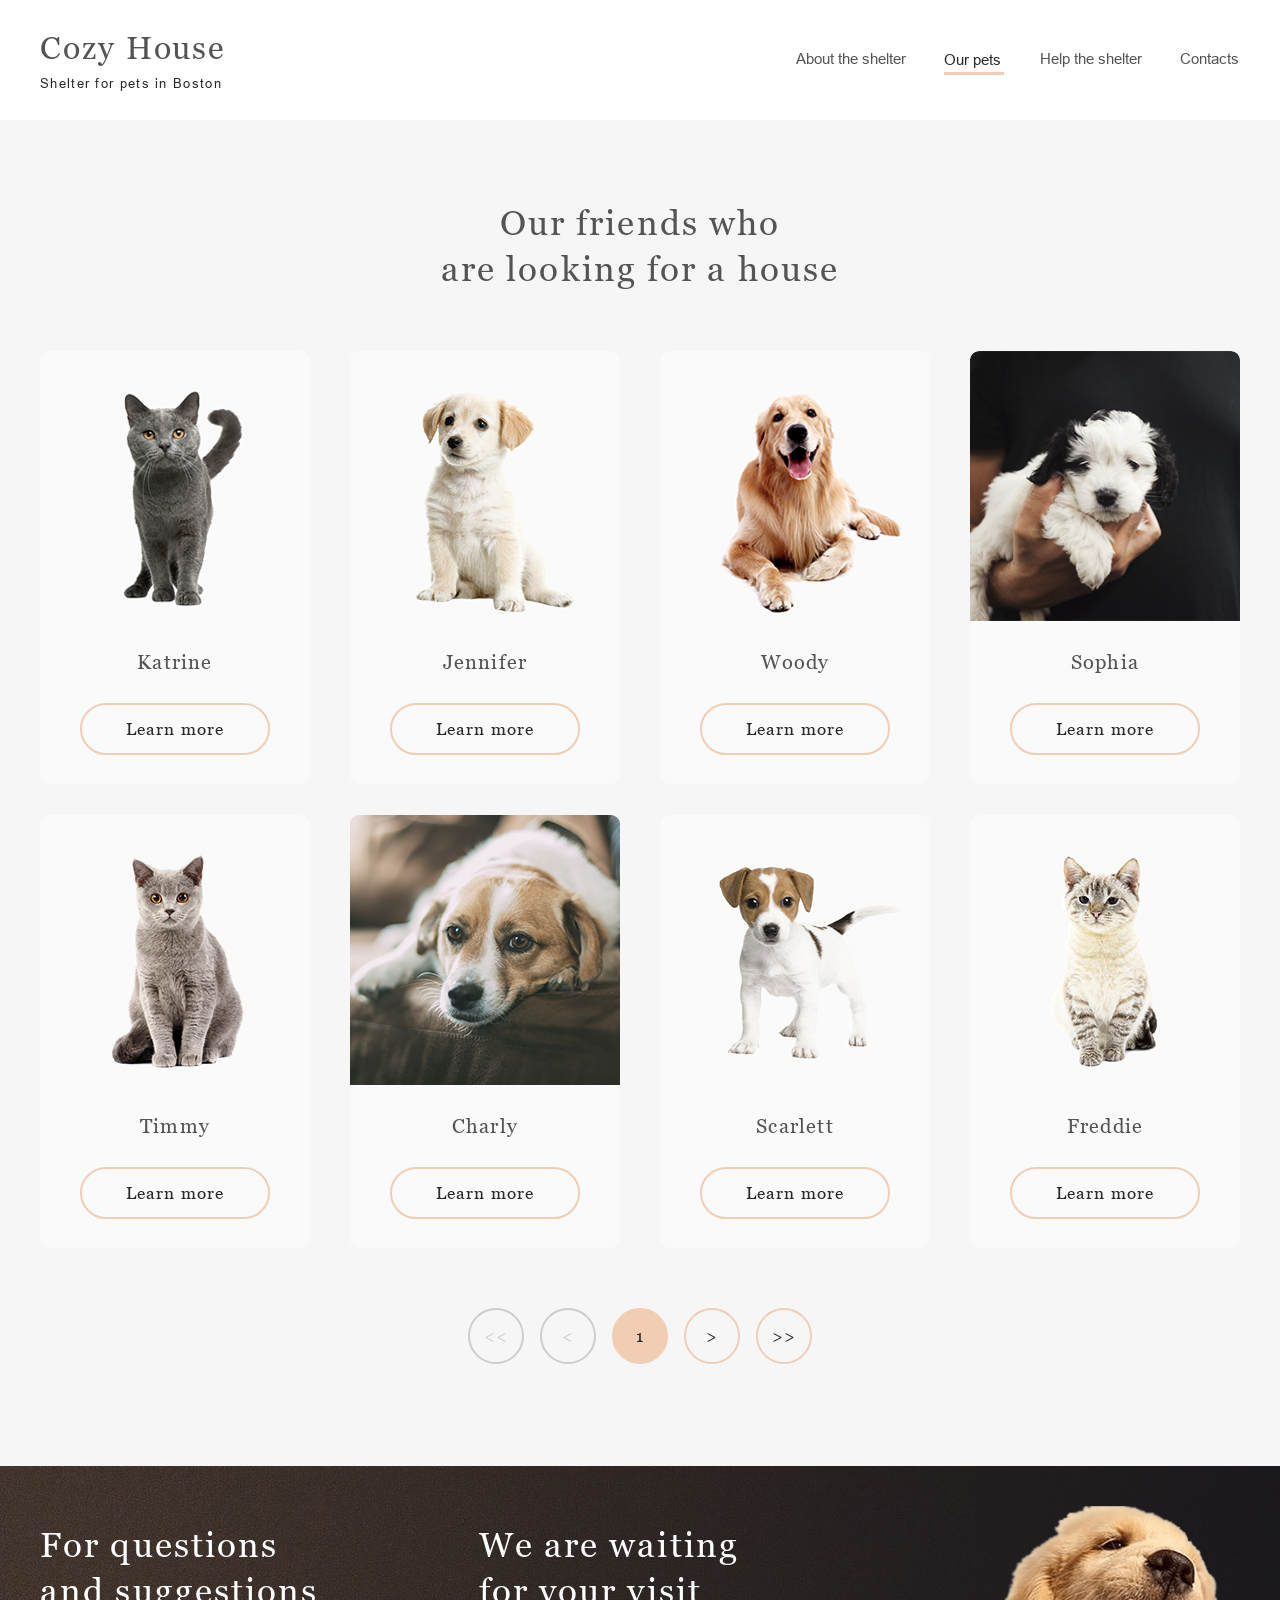
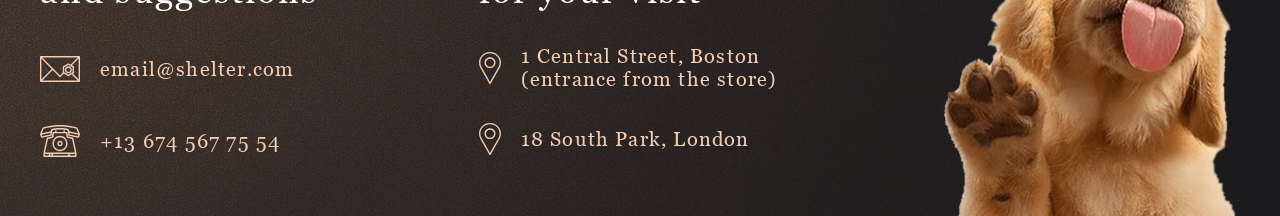
==== shelter/pages/pets/index.html @ b8201117 "feat: add effects and styles for pagination" ====
<!DOCTYPE html>
<html lang="en">

<head>
    <meta charset="UTF-8">
    <meta http-equiv="X-UA-Compatible" content="IE=edge">
    <meta name="viewport" content="width=device-width, initial-scale=1.0">
    <link rel="icon" href="../../assets/icons/icon.svg" type="image/png" sizes="48x48">
    <title>Document</title>
    <link rel="stylesheet" href="../reset.css">
    <link rel="stylesheet" href="style.css">
</head>

<body>
    <header class="header">
        <div class="wrapper">
            <div class="menu header__menu-padding">
                <div class="logo" onclick="location.href='../main/index.html';">
                    <h1 class="logo__title">Cozy House</h1>
                    <p class="logo__discribe">Shelter for pets in Boston</p>
                </div>
                <nav class="navigation">
                    <ul class="navigation__list">
                        <li onclick="location.href='../main/index.html';" class="navigation__list-item list-item_hover">
                            About the shelter
                        </li>
                        <li onclick="location.href='../pets/index.html';"
                            class="navigation__list-item list-item_active">
                            Our pets
                        </li>
                        <li onclick="location.href='../main/index.html#part3';"
                            class="navigation__list-item list-item_hover">
                            Help the shelter
                        </li>
                        <li class="navigation__list-item list-item_hover">
                            <a href="#part4" class="navigation__list-item list-item_hover-link">Contacts</a>
                        </li>
                    </ul>
                </nav>
                <!-- <div class="hamburger" id="hamburger-1">
                    <span class="line changeTheme"></span>
                    <span class="line changeTheme"></span>
                    <span class="line changeTheme"></span>
                </div> -->
            </div>
        </div>
    </header>
    <section class="our-friends-section">
        <div class="wrapper">
            <div class="friends our-friends-section__friends-padding">
                <h2 id="part2" class="section-titles section-titles_space-letters section-titles_our-friends">
                    Our friends who<br>
                    are looking for a house
                </h2>
                <div class="cards-items friends__cards-items-padding">
                    <div class="cards-items__item-element">
                        <img src="../../assets/images/pets-katrine.png" class="cards-items__animals" alt="katrine">
                        <div class="cards-items__background">
                            <p class="cards-items__pets-name">Katrine</p>
                            <div class="cards-items__btn-padding">
                                <button class="main-button main-button_lern-more">
                                    Learn more
                                </button>
                            </div>
                        </div>
                    </div>
                    <div class="cards-items__item-element">
                        <img src="../../assets/images/jennifer.png" class="cards-items__animals" alt="jennifer">
                        <div class="cards-items__background">
                            <p class="cards-items__pets-name">Jennifer</p>
                            <div class="cards-items__btn-padding">
                                <button class="main-button main-button_lern-more">
                                    Learn more
                                </button>
                            </div>
                        </div>
                    </div>
                    <div class="cards-items__item-element">
                        <img src="../../assets/images/woody.png" class="cards-items__animals" alt="woody">
                        <div class="cards-items__background">
                            <p class="cards-items__pets-name">Woody</p>
                            <div class="cards-items__btn-padding">
                                <button class="main-button main-button_lern-more">
                                    Learn more
                                </button>
                            </div>
                        </div>
                    </div>
                    <div class="cards-items__item-element">
                        <img src="../../assets/images/sophia.png" class="cards-items__animals" alt="woody">
                        <div class="cards-items__background">
                            <p class="cards-items__pets-name">Sophia</p>
                            <div class="cards-items__btn-padding">
                                <button class="main-button main-button_lern-more">
                                    Learn more
                                </button>
                            </div>
                        </div>
                    </div>
                    <div class="cards-items__item-element">
                        <img src="../../assets/images/timmy.png" class="cards-items__animals" alt="woody">
                        <div class="cards-items__background">
                            <p class="cards-items__pets-name">Timmy</p>
                            <div class="cards-items__btn-padding">
                                <button class="main-button main-button_lern-more">
                                    Learn more
                                </button>
                            </div>
                        </div>
                    </div>
                    <div class="cards-items__item-element">
                        <img src="../../assets/images/charly.png" class="cards-items__animals" alt="woody">
                        <div class="cards-items__background">
                            <p class="cards-items__pets-name">Charly</p>
                            <div class="cards-items__btn-padding">
                                <button class="main-button main-button_lern-more">
                                    Learn more
                                </button>
                            </div>
                        </div>
                    </div>
                    <div class="cards-items__item-element">
                        <img src="../../assets/images/scarlett.png" class="cards-items__animals" alt="woody">
                        <div class="cards-items__background">
                            <p class="cards-items__pets-name">Scarlett</p>
                            <div class="cards-items__btn-padding">
                                <button class="main-button main-button_lern-more">
                                    Learn more
                                </button>
                            </div>
                        </div>
                    </div>
                    <div class="cards-items__item-element">
                        <img src="../../assets/images/freddie.png" class="cards-items__animals" alt="woody">
                        <div class="cards-items__background">
                            <p class="cards-items__pets-name">Freddie</p>
                            <div class="cards-items__btn-padding">
                                <button class="main-button main-button_lern-more">
                                    Learn more
                                </button>
                            </div>
                        </div>
                    </div>
                </div>
                <div class="pagination">
                    <div class="main-button main-button_get-rest main-button_disabled-left"
                        onclick="location.href='../pets/index.html';">
                        &lt;&lt;
                    </div>
                    <div class="main-button main-button_get-rest main-button_disabled-left"
                        onclick="location.href='../pets/index.html';">
                        &lt;
                    </div>
                    <div class="main-button main-button_get-rest main-button_disabled"
                        onclick="location.href='../pets/index.html';">
                        1
                    </div>
                    <div class="main-button main-button_get-rest" onclick="location.href='../pets/index.html';">
                        &gt;
                    </div>
                    <div class="main-button main-button_get-rest" onclick="location.href='../pets/index.html';">
                        &gt;&gt;
                    </div>
                </div>
            </div>
        </div>
    </section>
    <footer class="footer">
        <div class="wrapper">
            <div class="footer-items">
                <div class="footer-items__column footer-items__padding footer-items__column_col-1">
                    <h2 id="part4" class="section-titles section-titles_space-letters section-titles_footer-txt-color">
                        For questions and suggestions
                    </h2>
                    <div class="items-links">
                        <a href="mailto:email@shelter.com" class="link">
                            <img src="../../assets/icons/icon-email.svg" alt="email" width="40" height="32">
                            <p class="item-links_text">email@shelter.com</p>
                        </a>
                    </div>
                    <div class="item-links">
                        <a href="tel:+136745677554" class="link">
                            <img src="../../assets/icons/icon-phone.svg" alt="phone" width="40" height="32">
                            <p class="item-links_text">+13 674 567 75 54</p>
                        </a>
                    </div>
                </div>
                <div class="footer-items__column footer-items__padding footer-items__column_col-2">
                    <h2 class="section-titles section-titles_space-letters section-titles_footer-txt-color">
                        We are waiting for your visit
                    </h2>
                    <div class="items-links">
                        <a href="http://www.google.com/maps/place/49.46800006494457,17.11514008755796" target="_blank"
                            class="link">
                            <img src=" ../../assets/icons/icon-marker.svg" alt="market" width="22" height="32">
                            <p class="item-links_text">
                                1 Central Street, Boston (entrance from the store)
                            </p>
                        </a>
                    </div>
                    <div class="items-links">
                        <a href="http://www.google.com/maps/place/51.47805914358004,-0.1081335006367143" target="_blank"
                            class="link">
                            <img src=" ../../assets/icons/icon-marker.svg" alt="market" width="22" height="32">
                            <p class="item-links_text">18 South Park, London</p>
                        </a>
                    </div>
                </div>
                <img class="img-footer-puppi" src="../../assets/images/footer-puppy.png" alt="puppi" width="300"
                    height="310">
            </div>
        </div>
    </footer>
    <div class="hidden"></div>
    <!-- active -->
    <script src="index.js"></script>
</body>

</html>
---- shelter/pages/pets/style.css ----
@font-face {
  font-family: "Arial";
  src: url("../../assets/fonts/fonts/fonts/arial/arial-regular.ttf");
  font-weight: 400;
}
@font-face {
  font-family: "Arial-Italic";
  src: url("../../assets/fonts/fonts/fonts/arial/arial-italic.ttf");
  font-weight: 400;
}
@font-face {
  font-family: "Georgia";
  src: url("../../assets/fonts/fonts/fonts/georgia/georgia-regular.ttf");
  font-weight: 400;
}
::-webkit-scrollbar {
  width: 0;
}

html {
  font-size: 10px;
  scroll-behavior: smooth;
  overflow: scroll;
  overflow-x: hidden;
}

body {
  overflow: scroll;
  overflow-x: hidden;
  font-size: 1.6rem;
  font-family: "Inter", sans-serif;
  width: 100%;
}

.header__menu-padding {
  padding: 3rem 0;
}

.wrapper {
  max-width: 1200px;
  margin: auto;
  padding: 0 4rem;
}

.menu {
  display: flex;
  flex-direction: row;
  justify-content: space-between;
  align-items: center;
}

.logo {
  display: flex;
  flex-direction: column;
  justify-content: space-between;
  height: 6rem;
  cursor: pointer;
}
.logo__title {
  font-family: "Georgia";
  font-style: normal;
  font-weight: 400;
  font-size: 32px;
  line-height: 110%;
  letter-spacing: 0.06em;
  color: #545454;
  transition: 1s;
}
.logo__title:hover {
  color: #f1cdb3;
  transition: 0.4s;
}
.logo__discribe {
  font-family: "Arial";
  font-style: normal;
  font-weight: 400;
  font-size: 1.3rem;
  line-height: 1.3rem;
  letter-spacing: 0.1em;
  color: #292929;
}

.navigation {
  width: 37%;
}
.navigation__list {
  display: flex;
  flex-direction: row;
  justify-content: space-between;
  align-items: center;
  max-width: 44.3rem;
}
.navigation__list-item {
  font-family: "Arial";
  font-style: normal;
  font-weight: 400;
  font-size: 1.5rem;
  line-height: 160%;
  color: #545454;
  cursor: pointer;
}

.list-item_active {
  font-family: "Arial";
  font-style: normal;
  font-weight: 400;
  font-size: 1.5rem;
  line-height: 160%;
  color: #292929;
  cursor: default;
}
.list-item_active::after {
  position: absolute;
  content: "";
  width: 6rem;
  height: 3px;
  display: block;
  background: #f1cdb3;
}
.list-item_hover::after {
  content: "";
  width: 0px;
  height: 3px;
  display: block;
  background: #f1cdb3;
  transition: 0.3s;
  cursor: pointer;
}
.list-item_hover:hover::after {
  width: 100%;
  color: #292929;
}
.list-item_hover-link:hover {
  color: #292929;
}
.list-item_hover:hover {
  color: #292929;
}

.our-friends-section {
  background: #f6f6f6;
}
.our-friends-section__friends-padding {
  padding: 8rem 0 10.2rem 0;
}

.friends {
  display: flex;
  flex-direction: column;
  justify-content: space-between;
}
.friends__cards-items-padding {
  padding: 6rem 0;
}

.section-titles {
  font-family: "Georgia";
  font-style: normal;
  font-weight: 400;
  font-size: 4.4rem;
  line-height: 130%;
  letter-spacing: 0;
  color: #ffffff;
  width: 80%;
}
.section-titles_space-letters {
  font-size: 3.5rem;
  letter-spacing: 0.06em;
  color: #545454;
}
.section-titles_our-friends {
  width: 100%;
  text-align: center;
}
.section-titles_footer-txt-color {
  width: 100%;
  color: #ffffff;
}

.cards-items {
  display: flex;
  flex-direction: row;
  justify-content: center;
  width: 100%;
  flex-wrap: wrap;
  row-gap: 3.1rem;
  column-gap: 4rem;
}
.cards-items__item-element {
  width: 22.5%;
  transition: 0.4s;
  border-radius: 9px;
  cursor: pointer;
}
.cards-items__item-element:hover {
  box-shadow: rgba(50, 50, 93, 0.25) 0px 50px 100px -20px, rgba(0, 0, 0, 0.3) 0px 30px 60px -30px, rgba(10, 37, 64, 0.35) 0px -2px 6px 0px inset;
  transition: 0.4s;
}
.cards-items__item-element:hover .cards-items__background {
  background: #ffffff;
  transition: 0.4s;
}
.cards-items__item-element:hover .main-button_lern-more {
  border: 2px solid #fddcc4;
  background: #fddcc4;
  transition: 0.4s;
}
.cards-items__animals {
  width: 100%;
  border-top-left-radius: 9px;
  border-top-right-radius: 9px;
  transition: 0.4s;
}
.cards-items__background {
  width: 100%;
  padding-top: 3rem;
  border-bottom-left-radius: 9px;
  border-bottom-right-radius: 9px;
  background: #fafafa;
  transition: 0.4s;
}
.cards-items__pets-name {
  font-family: "Georgia";
  font-style: normal;
  font-weight: 400;
  font-size: 2rem;
  line-height: 2.3rem;
  letter-spacing: 0.06em;
  font-family: "Georgia";
  text-align: center;
  color: #545454;
}
.cards-items__btn-padding {
  padding: 2.9rem 4rem;
}

.main-button {
  display: flex;
  flex-direction: column;
  justify-content: center;
  width: 207px;
  height: 52px;
  background: #f1cdb3;
  border-radius: 100px;
  border: none;
  font-family: "Georgia";
  font-style: normal;
  font-weight: 400;
  font-size: 1.7rem;
  line-height: 130%;
  letter-spacing: 0.06em;
  color: #292929;
  text-align: center;
}
.main-button_lern-more {
  width: 100%;
  align-items: center;
  border: 2px solid #f1cdb3;
  background: transparent;
  transition: 0.4s;
}
.main-button_get-rest {
  margin: auto;
  width: 52px;
  align-items: center;
  background: transparent;
  border: 2px solid #f1cdb3;
  transition: 0.4s;
}
.main-button_get-rest:hover {
  background: #fddcc4;
  border: 2px solid #fddcc4;
  transition: 0.4s;
  cursor: pointer;
}
.main-button_disabled {
  background: #f1cdb3;
}
.main-button_disabled:hover {
  background: #f1cdb3;
  border: 2px solid #f1cdb3;
  cursor: default;
}
.main-button_disabled-left {
  background: transparent;
  border: 2px solid #cdcdcd;
  color: #cdcdcd;
  cursor: default;
}
.main-button_disabled-left:hover {
  cursor: default;
  background: transparent;
  border: 2px solid #cdcdcd;
}

.pagination {
  width: 30%;
  display: flex;
  flex-direction: row;
  justify-content: space-between;
  align-items: center;
  margin: 0 auto;
}

.footer {
  background-image: url(../../assets/images/footer-background.png);
  background-repeat: no-repeat;
  background-size: cover;
}

.footer-items {
  display: flex;
  flex-direction: row;
  justify-content: space-between;
}
.footer-items__column {
  display: flex;
  flex-direction: column;
  justify-content: start;
  align-items: start;
}
.footer-items__column_col-1 {
  width: 279px;
  row-gap: 4rem;
}
.footer-items__column_col-2 {
  width: 302px;
  row-gap: 3.2rem;
}
.footer-items__padding {
  margin-top: 5.6rem;
}

.link {
  display: flex;
  flex-direction: row;
  justify-content: center;
  align-items: center;
  gap: 2rem;
}

.item-links_text {
  font-family: "Georgia";
  font-style: normal;
  font-weight: 400;
  font-size: 2rem;
  line-height: 115%;
  letter-spacing: 0.06em;
  color: #f1cdb3;
}

.img-footer-puppi {
  width: 25%;
  margin-top: 4rem;
}

/*# sourceMappingURL=style.css.map */
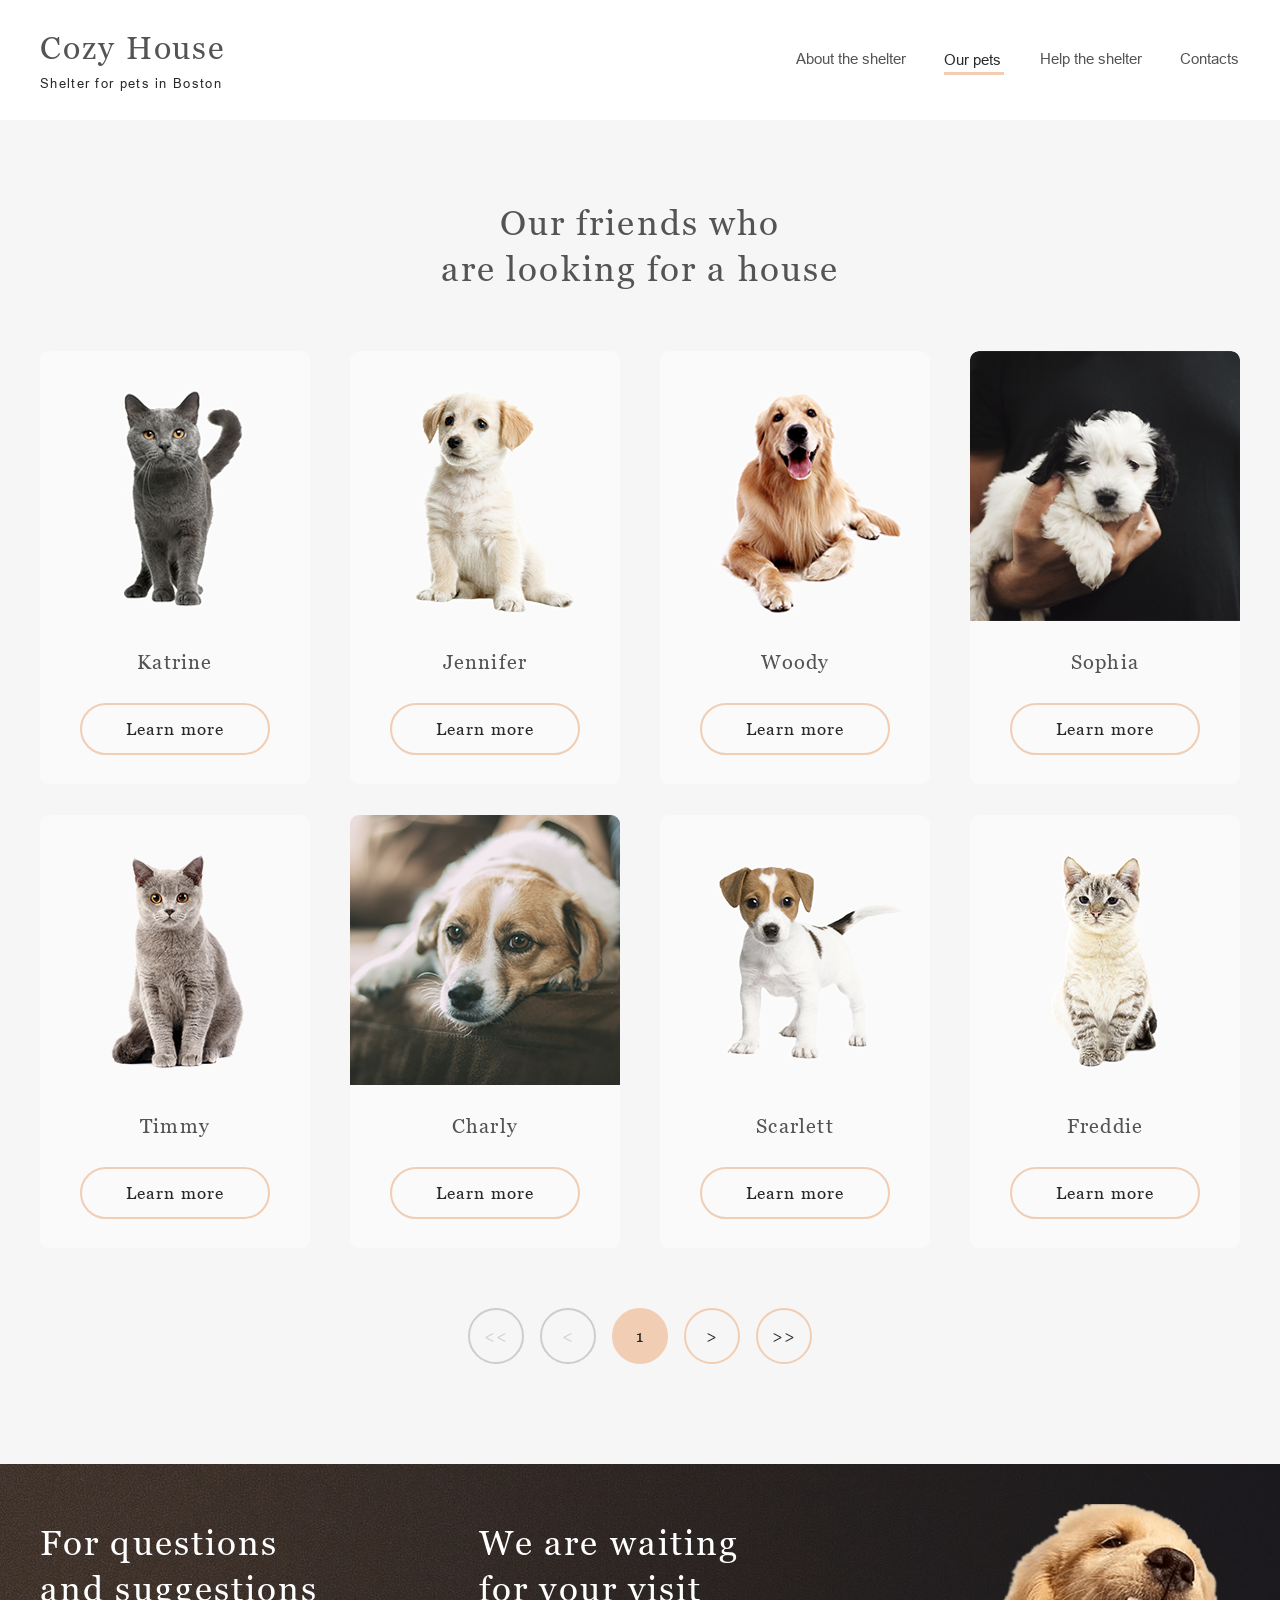
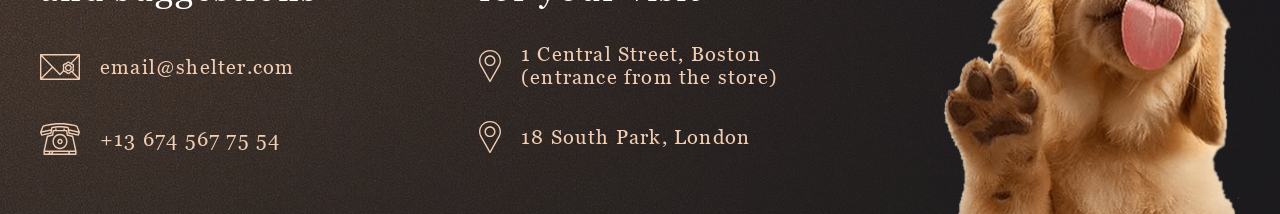
==== commit 1d5c62ca: "feat: add breakpoints for pets page" ====
--- a/shelter/pages/pets/index.html
+++ b/shelter/pages/pets/index.html
@@ -2,13 +2,13 @@
 <html lang="en">
 
 <head>
-    <meta charset="UTF-8">
-    <meta http-equiv="X-UA-Compatible" content="IE=edge">
-    <meta name="viewport" content="width=device-width, initial-scale=1.0">
-    <link rel="icon" href="../../assets/icons/icon.svg" type="image/png" sizes="48x48">
+    <meta charset="UTF-8" />
+    <meta http-equiv="X-UA-Compatible" content="IE=edge" />
+    <meta name="viewport" content="width=device-width, initial-scale=1.0" />
+    <link rel="icon" href="../../assets/icons/icon.svg" type="image/png" sizes="48x48" />
     <title>Document</title>
-    <link rel="stylesheet" href="../reset.css">
-    <link rel="stylesheet" href="style.css">
+    <link rel="stylesheet" href="../reset.css" />
+    <link rel="stylesheet" href="style.css" />
 </head>
 
 <body>
@@ -49,12 +49,12 @@
         <div class="wrapper">
             <div class="friends our-friends-section__friends-padding">
                 <h2 id="part2" class="section-titles section-titles_space-letters section-titles_our-friends">
-                    Our friends who<br>
+                    Our friends who<br />
                     are looking for a house
                 </h2>
                 <div class="cards-items friends__cards-items-padding">
                     <div class="cards-items__item-element">
-                        <img src="../../assets/images/pets-katrine.png" class="cards-items__animals" alt="katrine">
+                        <img src="../../assets/images/pets-katrine.png" class="cards-items__animals" alt="katrine" />
                         <div class="cards-items__background">
                             <p class="cards-items__pets-name">Katrine</p>
                             <div class="cards-items__btn-padding">
@@ -65,7 +65,7 @@
                         </div>
                     </div>
                     <div class="cards-items__item-element">
-                        <img src="../../assets/images/jennifer.png" class="cards-items__animals" alt="jennifer">
+                        <img src="../../assets/images/jennifer.png" class="cards-items__animals" alt="jennifer" />
                         <div class="cards-items__background">
                             <p class="cards-items__pets-name">Jennifer</p>
                             <div class="cards-items__btn-padding">
@@ -76,7 +76,7 @@
                         </div>
                     </div>
                     <div class="cards-items__item-element">
-                        <img src="../../assets/images/woody.png" class="cards-items__animals" alt="woody">
+                        <img src="../../assets/images/woody.png" class="cards-items__animals" alt="woody" />
                         <div class="cards-items__background">
                             <p class="cards-items__pets-name">Woody</p>
                             <div class="cards-items__btn-padding">
@@ -87,7 +87,7 @@
                         </div>
                     </div>
                     <div class="cards-items__item-element">
-                        <img src="../../assets/images/sophia.png" class="cards-items__animals" alt="woody">
+                        <img src="../../assets/images/sophia.png" class="cards-items__animals" alt="woody" />
                         <div class="cards-items__background">
                             <p class="cards-items__pets-name">Sophia</p>
                             <div class="cards-items__btn-padding">
@@ -98,7 +98,7 @@
                         </div>
                     </div>
                     <div class="cards-items__item-element">
-                        <img src="../../assets/images/timmy.png" class="cards-items__animals" alt="woody">
+                        <img src="../../assets/images/timmy.png" class="cards-items__animals" alt="woody" />
                         <div class="cards-items__background">
                             <p class="cards-items__pets-name">Timmy</p>
                             <div class="cards-items__btn-padding">
@@ -109,7 +109,7 @@
                         </div>
                     </div>
                     <div class="cards-items__item-element">
-                        <img src="../../assets/images/charly.png" class="cards-items__animals" alt="woody">
+                        <img src="../../assets/images/charly.png" class="cards-items__animals" alt="woody" />
                         <div class="cards-items__background">
                             <p class="cards-items__pets-name">Charly</p>
                             <div class="cards-items__btn-padding">
@@ -119,8 +119,8 @@
                             </div>
                         </div>
                     </div>
-                    <div class="cards-items__item-element">
-                        <img src="../../assets/images/scarlett.png" class="cards-items__animals" alt="woody">
+                    <div class="cards-items__item-element scarlett">
+                        <img src="../../assets/images/scarlett.png" class="cards-items__animals" alt="woody" />
                         <div class="cards-items__background">
                             <p class="cards-items__pets-name">Scarlett</p>
                             <div class="cards-items__btn-padding">
@@ -130,8 +130,8 @@
                             </div>
                         </div>
                     </div>
-                    <div class="cards-items__item-element">
-                        <img src="../../assets/images/freddie.png" class="cards-items__animals" alt="woody">
+                    <div class="cards-items__item-element freddie">
+                        <img src="../../assets/images/freddie.png" class="cards-items__animals" alt="woody" />
                         <div class="cards-items__background">
                             <p class="cards-items__pets-name">Freddie</p>
                             <div class="cards-items__btn-padding">
@@ -168,46 +168,49 @@
     <footer class="footer">
         <div class="wrapper">
             <div class="footer-items">
-                <div class="footer-items__column footer-items__padding footer-items__column_col-1">
-                    <h2 id="part4" class="section-titles section-titles_space-letters section-titles_footer-txt-color">
-                        For questions and suggestions
-                    </h2>
-                    <div class="items-links">
-                        <a href="mailto:email@shelter.com" class="link">
-                            <img src="../../assets/icons/icon-email.svg" alt="email" width="40" height="32">
-                            <p class="item-links_text">email@shelter.com</p>
-                        </a>
-                    </div>
-                    <div class="item-links">
-                        <a href="tel:+136745677554" class="link">
-                            <img src="../../assets/icons/icon-phone.svg" alt="phone" width="40" height="32">
-                            <p class="item-links_text">+13 674 567 75 54</p>
-                        </a>
-                    </div>
-                </div>
-                <div class="footer-items__column footer-items__padding footer-items__column_col-2">
-                    <h2 class="section-titles section-titles_space-letters section-titles_footer-txt-color">
-                        We are waiting for your visit
-                    </h2>
-                    <div class="items-links">
-                        <a href="http://www.google.com/maps/place/49.46800006494457,17.11514008755796" target="_blank"
-                            class="link">
-                            <img src=" ../../assets/icons/icon-marker.svg" alt="market" width="22" height="32">
-                            <p class="item-links_text">
-                                1 Central Street, Boston (entrance from the store)
-                            </p>
-                        </a>
-                    </div>
-                    <div class="items-links">
-                        <a href="http://www.google.com/maps/place/51.47805914358004,-0.1081335006367143" target="_blank"
-                            class="link">
-                            <img src=" ../../assets/icons/icon-marker.svg" alt="market" width="22" height="32">
-                            <p class="item-links_text">18 South Park, London</p>
-                        </a>
+                <div class="wrap-footer-items">
+                    <div class="footer-items__column footer-items__padding footer-items__column_col-1">
+                        <h2 id="part4"
+                            class="section-titles section-titles_space-letters section-titles_footer-txt-color">
+                            For questions and suggestions
+                        </h2>
+                        <div class="items-links">
+                            <a href="mailto:email@shelter.com" class="link">
+                                <img src="../../assets/icons/icon-email.svg" alt="email" width="40" height="32" />
+                                <p class="item-links_text">email@shelter.com</p>
+                            </a>
+                        </div>
+                        <div class="item-links">
+                            <a href="tel:+136745677554" class="link">
+                                <img src="../../assets/icons/icon-phone.svg" alt="phone" width="40" height="32" />
+                                <p class="item-links_text">+13 674 567 75 54</p>
+                            </a>
+                        </div>
+                    </div>
+                    <div class="footer-items__column footer-items__padding footer-items__column_col-2">
+                        <h2 class="section-titles section-titles_space-letters section-titles_footer-txt-color">
+                            We are waiting for your visit
+                        </h2>
+                        <div class="items-links">
+                            <a href="http://www.google.com/maps/place/49.46800006494457,17.11514008755796"
+                                target="_blank" class="link">
+                                <img src=" ../../assets/icons/icon-marker.svg" alt="market" width="22" height="32" />
+                                <p class="item-links_text">
+                                    1 Central Street, Boston (entrance from the store)
+                                </p>
+                            </a>
+                        </div>
+                        <div class="items-links">
+                            <a href="http://www.google.com/maps/place/51.47805914358004,-0.1081335006367143"
+                                target="_blank" class="link">
+                                <img src=" ../../assets/icons/icon-marker.svg" alt="market" width="22" height="32" />
+                                <p class="item-links_text">18 South Park, London</p>
+                            </a>
+                        </div>
                     </div>
                 </div>
                 <img class="img-footer-puppi" src="../../assets/images/footer-puppy.png" alt="puppi" width="300"
-                    height="310">
+                    height="310" />
             </div>
         </div>
     </footer>
--- a/shelter/pages/pets/style.css
+++ b/shelter/pages/pets/style.css
@@ -41,6 +41,12 @@
   margin: auto;
   padding: 0 4rem;
 }
+@media (max-width: 992px) {
+  .wrapper {
+    padding-right: calc(3rem + 3 * (100vw - 768px) / 512);
+    padding-left: calc(3rem + 3 * (100vw - 768px) / 512);
+  }
+}
 
 .menu {
   display: flex;
@@ -55,6 +61,11 @@
   justify-content: space-between;
   height: 6rem;
   cursor: pointer;
+}
+@media (max-width: 992px) {
+  .logo {
+    align-items: center;
+  }
 }
 .logo__title {
   font-family: "Georgia";
@@ -83,12 +94,22 @@
 .navigation {
   width: 37%;
 }
+@media (max-width: 992px) {
+  .navigation {
+    width: 62.7%;
+  }
+}
 .navigation__list {
   display: flex;
   flex-direction: row;
   justify-content: space-between;
   align-items: center;
   max-width: 44.3rem;
+}
+@media (max-width: 992px) {
+  .navigation__list {
+    align-items: flex-start;
+  }
 }
 .navigation__list-item {
   font-family: "Arial";
@@ -126,22 +147,25 @@
   transition: 0.3s;
   cursor: pointer;
 }
-.list-item_hover:hover::after {
-  width: 100%;
-  color: #292929;
-}
 .list-item_hover-link:hover {
   color: #292929;
+  transition: 0.4s;
 }
 .list-item_hover:hover {
   color: #292929;
+  transition: 0.4s;
 }
 
 .our-friends-section {
   background: #f6f6f6;
 }
 .our-friends-section__friends-padding {
-  padding: 8rem 0 10.2rem 0;
+  padding: 8rem 0 10rem 0;
+}
+@media (max-width: 992px) {
+  .our-friends-section__friends-padding {
+    padding: 8rem 0 7.4rem 0;
+  }
 }
 
 .friends {
@@ -151,6 +175,11 @@
 }
 .friends__cards-items-padding {
   padding: 6rem 0;
+}
+@media (max-width: 992px) {
+  .friends__cards-items-padding {
+    padding: 3rem 0 4rem 0;
+  }
 }
 
 .section-titles {
@@ -177,6 +206,18 @@
   color: #ffffff;
 }
 
+@media (max-width: 992px) {
+  .scarlett {
+    display: none;
+  }
+}
+
+@media (max-width: 992px) {
+  .freddie {
+    display: none;
+  }
+}
+
 .cards-items {
   display: flex;
   flex-direction: row;
@@ -191,6 +232,11 @@
   transition: 0.4s;
   border-radius: 9px;
   cursor: pointer;
+}
+@media (max-width: 992px) {
+  .cards-items__item-element {
+    width: 38.2%;
+  }
 }
 .cards-items__item-element:hover {
   box-shadow: rgba(50, 50, 93, 0.25) 0px 50px 100px -20px, rgba(0, 0, 0, 0.3) 0px 30px 60px -30px, rgba(10, 37, 64, 0.35) 0px -2px 6px 0px inset;
@@ -301,6 +347,11 @@
   align-items: center;
   margin: 0 auto;
 }
+@media (max-width: 992px) {
+  .pagination {
+    width: 51%;
+  }
+}
 
 .footer {
   background-image: url(../../assets/images/footer-background.png);
@@ -308,10 +359,27 @@
   background-size: cover;
 }
 
+.wrap-footer-items {
+  display: flex;
+  gap: 16rem;
+}
+@media (max-width: 992px) {
+  .wrap-footer-items {
+    padding: 0 3.4rem;
+    gap: 6rem;
+  }
+}
+
 .footer-items {
   display: flex;
   flex-direction: row;
   justify-content: space-between;
+}
+@media (max-width: 992px) {
+  .footer-items {
+    flex-direction: column;
+    align-items: center;
+  }
 }
 .footer-items__column {
   display: flex;
@@ -329,6 +397,11 @@
 }
 .footer-items__padding {
   margin-top: 5.6rem;
+}
+@media (max-width: 992px) {
+  .footer-items__padding {
+    margin-top: 3rem;
+  }
 }
 
 .link {
@@ -353,5 +426,11 @@
   width: 25%;
   margin-top: 4rem;
 }
+@media (max-width: 992px) {
+  .img-footer-puppi {
+    width: 42%;
+    margin-top: 6.4rem;
+  }
+}
 
 /*# sourceMappingURL=style.css.map */
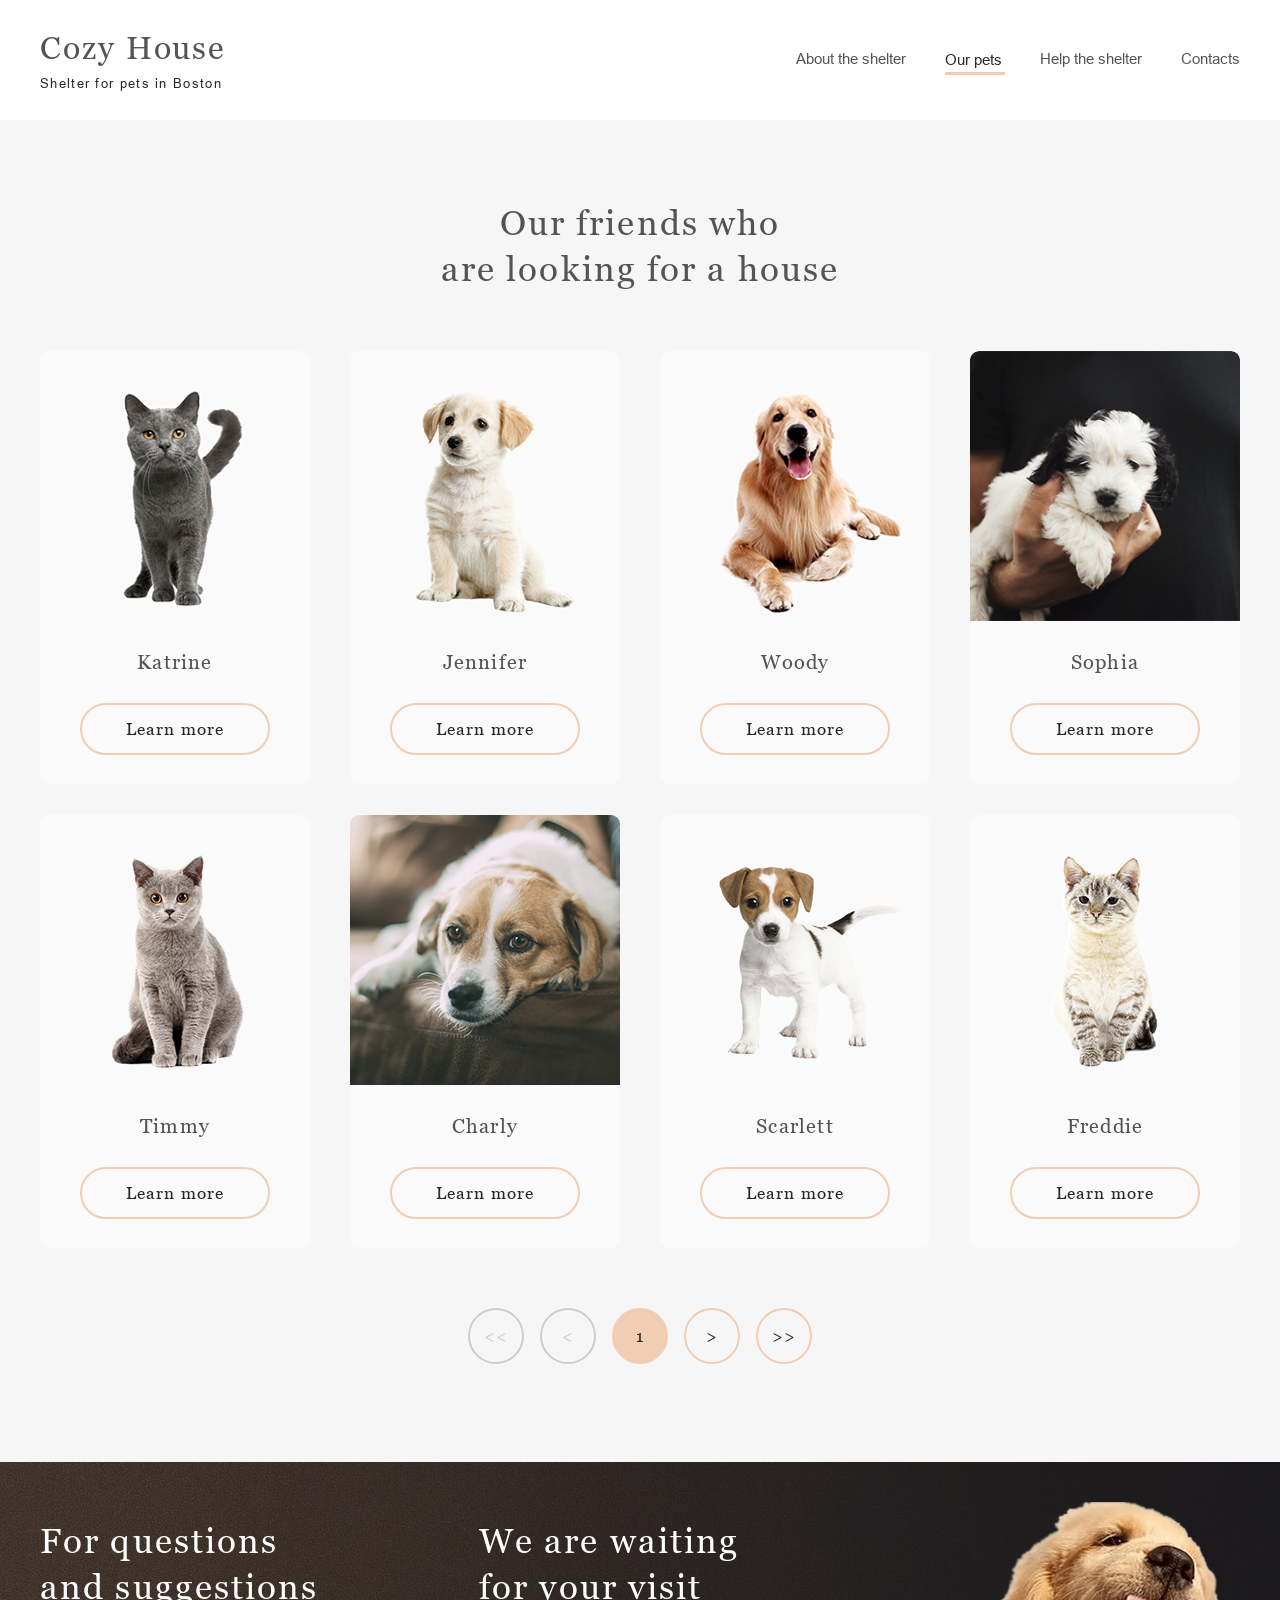
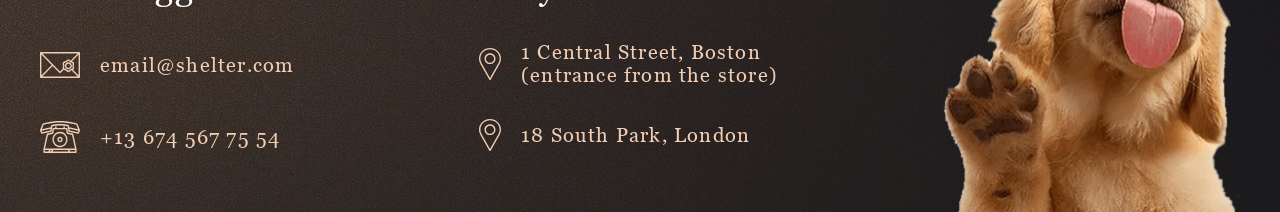
==== commit 4122c234: "fix: fix responsive layout for page pets" ====
--- a/shelter/pages/pets/index.html
+++ b/shelter/pages/pets/index.html
@@ -19,6 +19,9 @@
                     <h1 class="logo__title">Cozy House</h1>
                     <p class="logo__discribe">Shelter for pets in Boston</p>
                 </div>
+                <div class="hamburger">
+                    <span class="hamburger__line"></span>
+                </div>
                 <nav class="navigation">
                     <ul class="navigation__list">
                         <li onclick="location.href='../main/index.html';" class="navigation__list-item list-item_hover">
@@ -37,11 +40,6 @@
                         </li>
                     </ul>
                 </nav>
-                <!-- <div class="hamburger" id="hamburger-1">
-                    <span class="line changeTheme"></span>
-                    <span class="line changeTheme"></span>
-                    <span class="line changeTheme"></span>
-                </div> -->
             </div>
         </div>
     </header>
@@ -53,7 +51,7 @@
                     are looking for a house
                 </h2>
                 <div class="cards-items friends__cards-items-padding">
-                    <div class="cards-items__item-element">
+                    <div class="cards-items__item-element katrine">
                         <img src="../../assets/images/pets-katrine.png" class="cards-items__animals" alt="katrine" />
                         <div class="cards-items__background">
                             <p class="cards-items__pets-name">Katrine</p>
@@ -64,7 +62,7 @@
                             </div>
                         </div>
                     </div>
-                    <div class="cards-items__item-element">
+                    <div class="cards-items__item-element jennifer">
                         <img src="../../assets/images/jennifer.png" class="cards-items__animals" alt="jennifer" />
                         <div class="cards-items__background">
                             <p class="cards-items__pets-name">Jennifer</p>
@@ -75,7 +73,7 @@
                             </div>
                         </div>
                     </div>
-                    <div class="cards-items__item-element">
+                    <div class="cards-items__item-element woody">
                         <img src="../../assets/images/woody.png" class="cards-items__animals" alt="woody" />
                         <div class="cards-items__background">
                             <p class="cards-items__pets-name">Woody</p>
@@ -86,8 +84,8 @@
                             </div>
                         </div>
                     </div>
-                    <div class="cards-items__item-element">
-                        <img src="../../assets/images/sophia.png" class="cards-items__animals" alt="woody" />
+                    <div class="cards-items__item-element sophia">
+                        <img src="../../assets/images/sophia.png" class="cards-items__animals" alt="sophia" />
                         <div class="cards-items__background">
                             <p class="cards-items__pets-name">Sophia</p>
                             <div class="cards-items__btn-padding">
@@ -97,8 +95,8 @@
                             </div>
                         </div>
                     </div>
-                    <div class="cards-items__item-element">
-                        <img src="../../assets/images/timmy.png" class="cards-items__animals" alt="woody" />
+                    <div class="cards-items__item-element timmy">
+                        <img src="../../assets/images/timmy.png" class="cards-items__animals" alt="timmy" />
                         <div class="cards-items__background">
                             <p class="cards-items__pets-name">Timmy</p>
                             <div class="cards-items__btn-padding">
@@ -108,8 +106,8 @@
                             </div>
                         </div>
                     </div>
-                    <div class="cards-items__item-element">
-                        <img src="../../assets/images/charly.png" class="cards-items__animals" alt="woody" />
+                    <div class="cards-items__item-element charly">
+                        <img src="../../assets/images/charly.png" class="cards-items__animals" alt="charly" />
                         <div class="cards-items__background">
                             <p class="cards-items__pets-name">Charly</p>
                             <div class="cards-items__btn-padding">
@@ -120,7 +118,7 @@
                         </div>
                     </div>
                     <div class="cards-items__item-element scarlett">
-                        <img src="../../assets/images/scarlett.png" class="cards-items__animals" alt="woody" />
+                        <img src="../../assets/images/scarlett.png" class="cards-items__animals" alt="scarlett" />
                         <div class="cards-items__background">
                             <p class="cards-items__pets-name">Scarlett</p>
                             <div class="cards-items__btn-padding">
@@ -131,7 +129,7 @@
                         </div>
                     </div>
                     <div class="cards-items__item-element freddie">
-                        <img src="../../assets/images/freddie.png" class="cards-items__animals" alt="woody" />
+                        <img src="../../assets/images/freddie.png" class="cards-items__animals" alt="freddie" />
                         <div class="cards-items__background">
                             <p class="cards-items__pets-name">Freddie</p>
                             <div class="cards-items__btn-padding">
@@ -209,8 +207,9 @@
                         </div>
                     </div>
                 </div>
-                <img class="img-footer-puppi" src="../../assets/images/footer-puppy.png" alt="puppi" width="300"
-                    height="310" />
+                <div class="footer-img-container">
+                    <img class="img-footer-puppi" src="../../assets/images/footer-puppy.png" alt="puppi">
+                </div>
             </div>
         </div>
     </footer>
--- a/shelter/pages/pets/style.css
+++ b/shelter/pages/pets/style.css
@@ -47,12 +47,24 @@
     padding-left: calc(3rem + 3 * (100vw - 768px) / 512);
   }
 }
+@media (max-width: 767px) {
+  .wrapper {
+    padding-right: calc(1rem + 1 * (100vw - 320px) / 447);
+    padding-left: calc(1rem + 1 * (100vw - 320px) / 447);
+  }
+}
 
 .menu {
   display: flex;
   flex-direction: row;
   justify-content: space-between;
   align-items: center;
+}
+@media (max-width: 767px) {
+  .menu {
+    justify-content: flex-start;
+    gap: calc(4rem - 444.8 * (100vw - 320px) / -447);
+  }
 }
 
 .logo {
@@ -91,23 +103,44 @@
   color: #292929;
 }
 
-.navigation {
-  width: 37%;
-}
-@media (max-width: 992px) {
+.hamburger {
+  display: none;
+}
+
+@media (min-width: 992px) {
+  .navigation {
+    width: 37%;
+  }
+}
+@media (max-width: 1200px) {
+  .navigation {
+    width: calc(53% + 16 * (100vw - 993px) / 207);
+  }
+}
+@media (min-width: 768px) and (max-width: 992px) {
   .navigation {
     width: 62.7%;
   }
 }
-.navigation__list {
-  display: flex;
-  flex-direction: row;
-  justify-content: space-between;
-  align-items: center;
-  max-width: 44.3rem;
-}
-@media (max-width: 992px) {
+@media (max-width: 767px) {
+  .navigation {
+    display: none;
+  }
+}
+@media (min-width: 992px) {
   .navigation__list {
+    display: flex;
+    flex-direction: row;
+    justify-content: space-between;
+    align-items: center;
+    width: 100%;
+  }
+}
+@media (min-width: 768px) and (max-width: 992px) {
+  .navigation__list {
+    display: flex;
+    flex-direction: row;
+    justify-content: space-between;
     align-items: flex-start;
   }
 }
@@ -160,13 +193,18 @@
   background: #f6f6f6;
 }
 .our-friends-section__friends-padding {
-  padding: 8rem 0 10rem 0;
+  padding: 8rem 0 9.8rem 0;
 }
 @media (max-width: 992px) {
   .our-friends-section__friends-padding {
     padding: 8rem 0 7.4rem 0;
   }
 }
+@media (max-width: 767px) {
+  .our-friends-section__friends-padding {
+    padding: 4rem 0 4.1rem 0;
+  }
+}
 
 .friends {
   display: flex;
@@ -179,6 +217,11 @@
 @media (max-width: 992px) {
   .friends__cards-items-padding {
     padding: 3rem 0 4rem 0;
+  }
+}
+@media (max-width: 767px) {
+  .friends__cards-items-padding {
+    padding: 4.3rem 0 4.5rem 0;
   }
 }
 
@@ -192,18 +235,40 @@
   color: #ffffff;
   width: 80%;
 }
+@media (max-width: 767px) {
+  .section-titles {
+    text-align: center;
+  }
+}
 .section-titles_space-letters {
   font-size: 3.5rem;
   letter-spacing: 0.06em;
   color: #545454;
 }
+@media (max-width: 767px) {
+  .section-titles_space-letters {
+    font-size: calc(2.5rem + 1.9 * (100vw - 320px) / 447);
+  }
+}
 .section-titles_our-friends {
   width: 100%;
   text-align: center;
 }
+@media (max-width: 767px) {
+  .section-titles_our-friends {
+    font-size: calc(2.5rem + 1.9 * (100vw - 320px) / 447);
+    text-align: center;
+    letter-spacing: 0.06em;
+  }
+}
 .section-titles_footer-txt-color {
   width: 100%;
   color: #ffffff;
+}
+@media (max-width: 767px) {
+  .section-titles_footer-txt-color {
+    width: 97%;
+  }
 }
 
 @media (max-width: 992px) {
@@ -214,6 +279,24 @@
 
 @media (max-width: 992px) {
   .freddie {
+    display: none;
+  }
+}
+
+@media (max-width: 767px) {
+  .sophia {
+    display: none;
+  }
+}
+
+@media (max-width: 767px) {
+  .timmy {
+    display: none;
+  }
+}
+
+@media (max-width: 767px) {
+  .charly {
     display: none;
   }
 }
@@ -227,6 +310,13 @@
   row-gap: 3.1rem;
   column-gap: 4rem;
 }
+@media (max-width: 767px) {
+  .cards-items {
+    align-self: center;
+    row-gap: 3.2rem;
+    width: calc(100% + -320 * (100vw - 320px) / 447);
+  }
+}
 .cards-items__item-element {
   width: 22.5%;
   transition: 0.4s;
@@ -236,6 +326,11 @@
 @media (max-width: 992px) {
   .cards-items__item-element {
     width: 38.2%;
+  }
+}
+@media (max-width: 767px) {
+  .cards-items__item-element {
+    width: 90%;
   }
 }
 .cards-items__item-element:hover {
@@ -313,6 +408,13 @@
   border: 2px solid #f1cdb3;
   transition: 0.4s;
 }
+@media (max-width: 767px) {
+  .main-button_get-rest {
+    width: 48px;
+    height: 48px;
+    margin: 0;
+  }
+}
 .main-button_get-rest:hover {
   background: #fddcc4;
   border: 2px solid #fddcc4;
@@ -347,9 +449,19 @@
   align-items: center;
   margin: 0 auto;
 }
+@media (max-width: 1200px) {
+  .pagination {
+    width: calc(40% + -10 * (100vw - 993px) / 287);
+  }
+}
 @media (max-width: 992px) {
   .pagination {
     width: 51%;
+  }
+}
+@media (max-width: 767px) {
+  .pagination {
+    width: calc(100% + -400 * (100vw - 320px) / 447);
   }
 }
 
@@ -363,12 +475,24 @@
   display: flex;
   gap: 16rem;
 }
+@media (max-width: 1200px) {
+  .wrap-footer-items {
+    gap: calc(6rem + 10 * (100vw - 993px) / 287);
+  }
+}
 @media (max-width: 992px) {
   .wrap-footer-items {
     padding: 0 3.4rem;
     gap: 6rem;
   }
 }
+@media (max-width: 767px) {
+  .wrap-footer-items {
+    flex-direction: column;
+    align-items: center;
+    gap: 1rem;
+  }
+}
 
 .footer-items {
   display: flex;
@@ -391,9 +515,19 @@
   width: 279px;
   row-gap: 4rem;
 }
+@media (max-width: 767px) {
+  .footer-items__column_col-1 {
+    align-items: center;
+  }
+}
 .footer-items__column_col-2 {
   width: 302px;
   row-gap: 3.2rem;
+}
+@media (max-width: 767px) {
+  .footer-items__column_col-2 {
+    row-gap: 4rem;
+  }
 }
 .footer-items__padding {
   margin-top: 5.6rem;
@@ -422,15 +556,69 @@
   color: #f1cdb3;
 }
 
+.footer-img-container {
+  display: flex;
+  justify-content: flex-end;
+}
+@media (max-width: 1200px) {
+  .footer-img-container {
+    max-width: calc(43% + -18 * (100vw - 768px) / 512);
+  }
+}
+@media (max-width: 767px) {
+  .footer-img-container {
+    max-width: calc(86.5% + -44 * (100vw - 320px) / 447);
+  }
+}
+
 .img-footer-puppi {
-  width: 25%;
+  width: 100%;
   margin-top: 4rem;
 }
 @media (max-width: 992px) {
   .img-footer-puppi {
-    width: 42%;
     margin-top: 6.4rem;
   }
 }
+@media (max-width: 767px) {
+  .img-footer-puppi {
+    margin-top: 3.9rem;
+  }
+}
+
+@media (max-width: 767px) {
+  .hamburger {
+    z-index: 5;
+    display: block;
+    position: relative;
+    width: 30px;
+    height: 22px;
+    cursor: pointer;
+  }
+  .hamburger .hamburger__line,
+  .hamburger::before,
+  .hamburger::after {
+    left: 0;
+    position: absolute;
+    height: 10%;
+    width: 100%;
+    transition: 0.4s;
+    background-color: #000000;
+  }
+  .hamburger::before,
+  .hamburger::after {
+    content: "";
+  }
+  .hamburger::before {
+    top: 0;
+  }
+  .hamburger::after {
+    bottom: 0;
+  }
+  .hamburger .hamburger__line {
+    top: 50%;
+    transform: scale(1) translate(0px, -50%);
+  }
+}
 
 /*# sourceMappingURL=style.css.map */
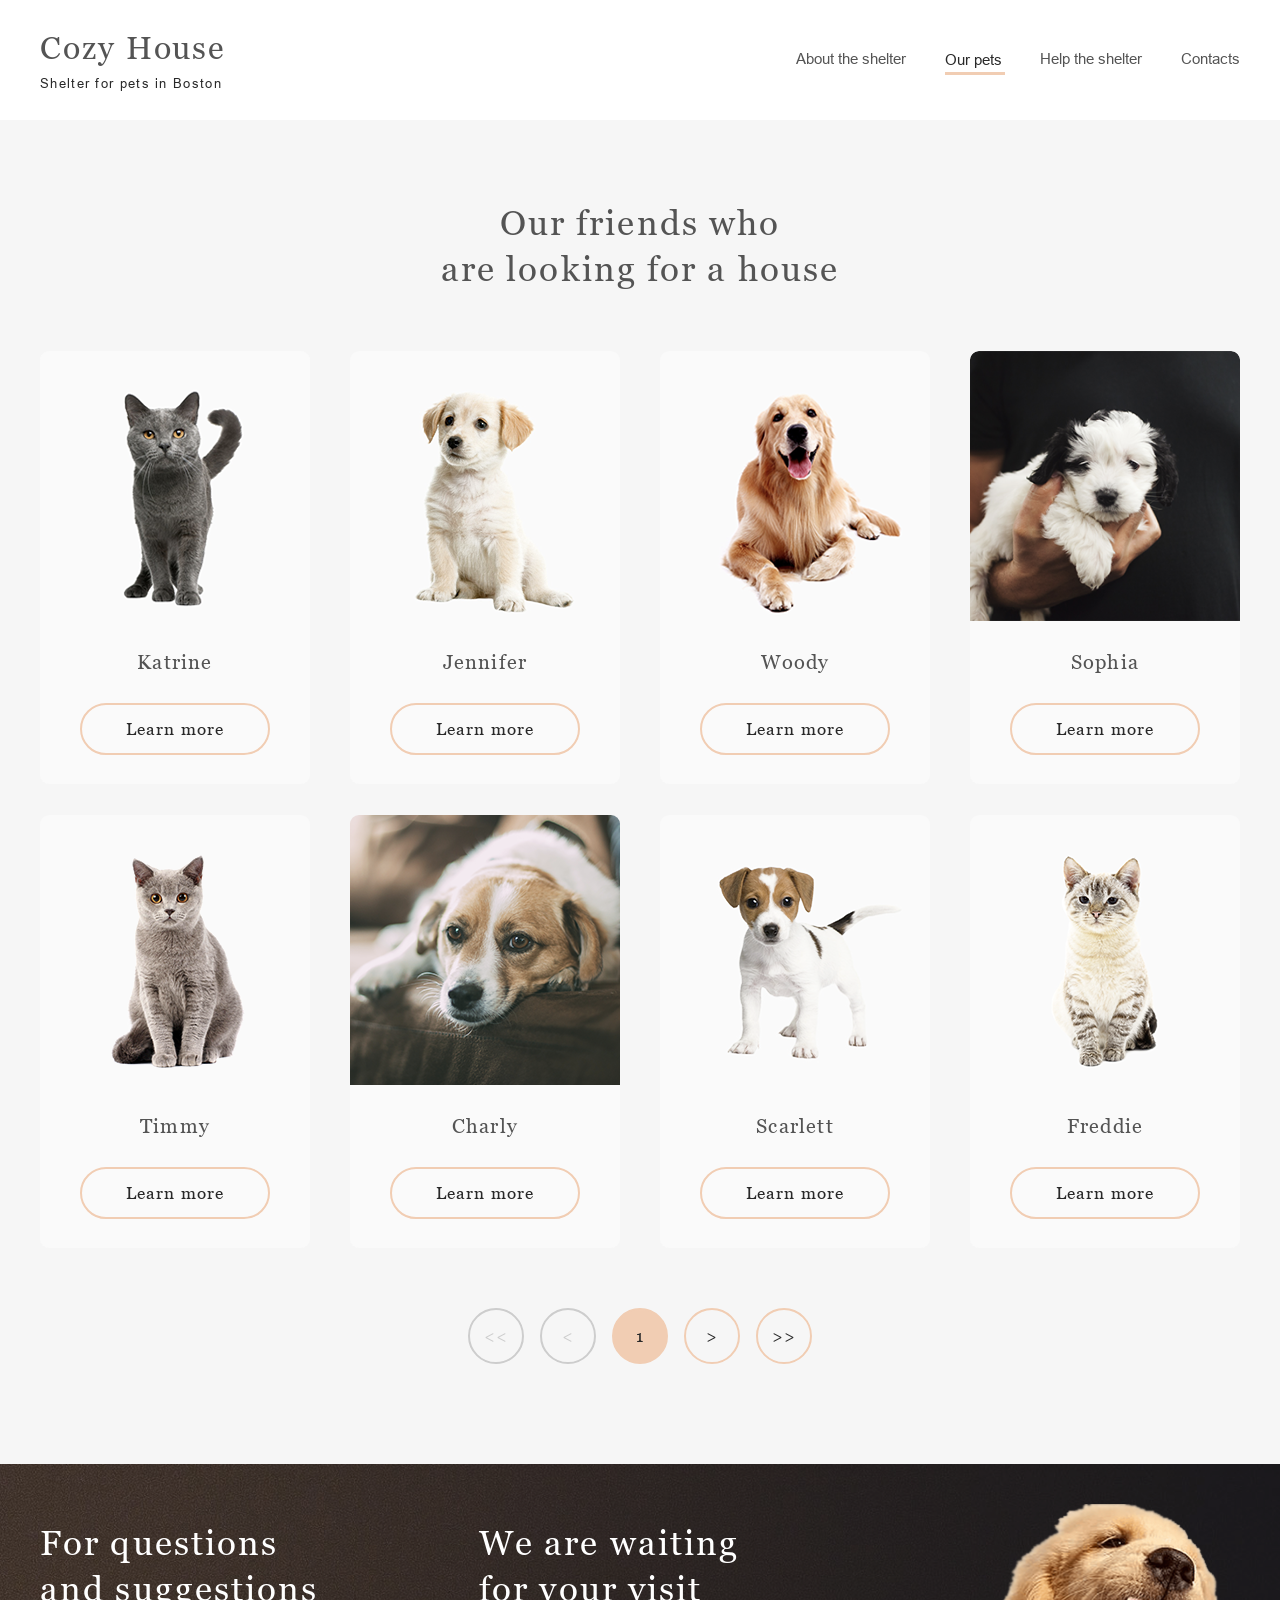
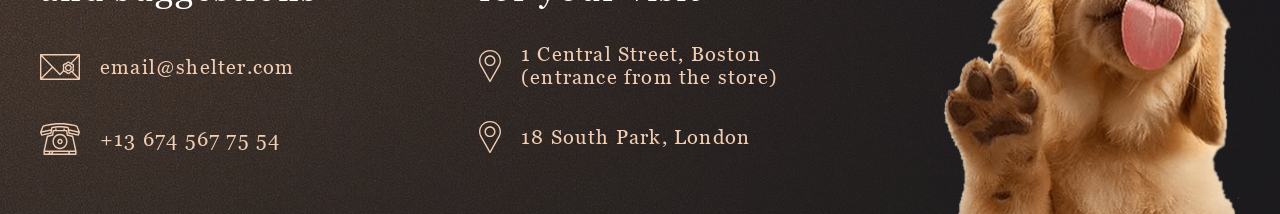
==== commit 6e024453: "feat: add popup for pets page" ====
--- a/shelter/pages/pets/index.html
+++ b/shelter/pages/pets/index.html
@@ -2,13 +2,13 @@
 <html lang="en">
 
 <head>
-    <meta charset="UTF-8" />
-    <meta http-equiv="X-UA-Compatible" content="IE=edge" />
-    <meta name="viewport" content="width=device-width, initial-scale=1.0" />
-    <link rel="icon" href="../../assets/icons/icon.svg" type="image/png" sizes="48x48" />
+    <meta charset="UTF-8">
+    <meta http-equiv="X-UA-Compatible" content="IE=edge">
+    <meta name="viewport" content="width=device-width, initial-scale=1.0">
+    <link rel="icon" href="../../assets/icons/icon.svg" type="image/png" sizes="48x48">
     <title>Document</title>
-    <link rel="stylesheet" href="../reset.css" />
-    <link rel="stylesheet" href="style.css" />
+    <link rel="stylesheet" href="../reset.css">
+    <link rel="stylesheet" href="style.css">
 </head>
 
 <body>
@@ -22,6 +22,7 @@
                 <div class="hamburger">
                     <span class="hamburger__line"></span>
                 </div>
+                <div class="hamburger-wrap"></div>
                 <nav class="navigation">
                     <ul class="navigation__list">
                         <li onclick="location.href='../main/index.html';" class="navigation__list-item list-item_hover">
@@ -47,12 +48,12 @@
         <div class="wrapper">
             <div class="friends our-friends-section__friends-padding">
                 <h2 id="part2" class="section-titles section-titles_space-letters section-titles_our-friends">
-                    Our friends who<br />
+                    Our friends who<br>
                     are looking for a house
                 </h2>
                 <div class="cards-items friends__cards-items-padding">
                     <div class="cards-items__item-element katrine">
-                        <img src="../../assets/images/pets-katrine.png" class="cards-items__animals" alt="katrine" />
+                        <img src="../../assets/images/pets-katrine.png" class="cards-items__animals" alt="katrine">
                         <div class="cards-items__background">
                             <p class="cards-items__pets-name">Katrine</p>
                             <div class="cards-items__btn-padding">
@@ -63,7 +64,7 @@
                         </div>
                     </div>
                     <div class="cards-items__item-element jennifer">
-                        <img src="../../assets/images/jennifer.png" class="cards-items__animals" alt="jennifer" />
+                        <img src="../../assets/images/jennifer.png" class="cards-items__animals" alt="jennifer">
                         <div class="cards-items__background">
                             <p class="cards-items__pets-name">Jennifer</p>
                             <div class="cards-items__btn-padding">
@@ -74,7 +75,7 @@
                         </div>
                     </div>
                     <div class="cards-items__item-element woody">
-                        <img src="../../assets/images/woody.png" class="cards-items__animals" alt="woody" />
+                        <img src="../../assets/images/woody.png" class="cards-items__animals" alt="woody">
                         <div class="cards-items__background">
                             <p class="cards-items__pets-name">Woody</p>
                             <div class="cards-items__btn-padding">
@@ -85,7 +86,7 @@
                         </div>
                     </div>
                     <div class="cards-items__item-element sophia">
-                        <img src="../../assets/images/sophia.png" class="cards-items__animals" alt="sophia" />
+                        <img src="../../assets/images/sophia.png" class="cards-items__animals" alt="sophia">
                         <div class="cards-items__background">
                             <p class="cards-items__pets-name">Sophia</p>
                             <div class="cards-items__btn-padding">
@@ -96,7 +97,7 @@
                         </div>
                     </div>
                     <div class="cards-items__item-element timmy">
-                        <img src="../../assets/images/timmy.png" class="cards-items__animals" alt="timmy" />
+                        <img src="../../assets/images/timmy.png" class="cards-items__animals" alt="timmy">
                         <div class="cards-items__background">
                             <p class="cards-items__pets-name">Timmy</p>
                             <div class="cards-items__btn-padding">
@@ -107,7 +108,7 @@
                         </div>
                     </div>
                     <div class="cards-items__item-element charly">
-                        <img src="../../assets/images/charly.png" class="cards-items__animals" alt="charly" />
+                        <img src="../../assets/images/charly.png" class="cards-items__animals" alt="charly">
                         <div class="cards-items__background">
                             <p class="cards-items__pets-name">Charly</p>
                             <div class="cards-items__btn-padding">
@@ -118,7 +119,7 @@
                         </div>
                     </div>
                     <div class="cards-items__item-element scarlett">
-                        <img src="../../assets/images/scarlett.png" class="cards-items__animals" alt="scarlett" />
+                        <img src="../../assets/images/scarlett.png" class="cards-items__animals" alt="scarlett">
                         <div class="cards-items__background">
                             <p class="cards-items__pets-name">Scarlett</p>
                             <div class="cards-items__btn-padding">
@@ -129,7 +130,7 @@
                         </div>
                     </div>
                     <div class="cards-items__item-element freddie">
-                        <img src="../../assets/images/freddie.png" class="cards-items__animals" alt="freddie" />
+                        <img src="../../assets/images/freddie.png" class="cards-items__animals" alt="freddie">
                         <div class="cards-items__background">
                             <p class="cards-items__pets-name">Freddie</p>
                             <div class="cards-items__btn-padding">
@@ -174,13 +175,13 @@
                         </h2>
                         <div class="items-links">
                             <a href="mailto:email@shelter.com" class="link">
-                                <img src="../../assets/icons/icon-email.svg" alt="email" width="40" height="32" />
+                                <img src="../../assets/icons/icon-email.svg" alt="email" width="40" height="32">
                                 <p class="item-links_text">email@shelter.com</p>
                             </a>
                         </div>
                         <div class="item-links">
                             <a href="tel:+136745677554" class="link">
-                                <img src="../../assets/icons/icon-phone.svg" alt="phone" width="40" height="32" />
+                                <img src="../../assets/icons/icon-phone.svg" alt="phone" width="40" height="32">
                                 <p class="item-links_text">+13 674 567 75 54</p>
                             </a>
                         </div>
@@ -192,7 +193,7 @@
                         <div class="items-links">
                             <a href="http://www.google.com/maps/place/49.46800006494457,17.11514008755796"
                                 target="_blank" class="link">
-                                <img src=" ../../assets/icons/icon-marker.svg" alt="market" width="22" height="32" />
+                                <img src=" ../../assets/icons/icon-marker.svg" alt="market" width="22" height="32">
                                 <p class="item-links_text">
                                     1 Central Street, Boston (entrance from the store)
                                 </p>
@@ -201,7 +202,7 @@
                         <div class="items-links">
                             <a href="http://www.google.com/maps/place/51.47805914358004,-0.1081335006367143"
                                 target="_blank" class="link">
-                                <img src=" ../../assets/icons/icon-marker.svg" alt="market" width="22" height="32" />
+                                <img src=" ../../assets/icons/icon-marker.svg" alt="market" width="22" height="32">
                                 <p class="item-links_text">18 South Park, London</p>
                             </a>
                         </div>
@@ -214,7 +215,36 @@
         </div>
     </footer>
     <div class="hidden"></div>
-    <!-- active -->
+    <div class="popup-wrap"></div>
+    <div class="popup">
+        <div class=" popup__wrap">
+            <div class="popup__container">
+                <button href="" class="popup__close">x</button>
+                <div class="popup__content" onclick="event.stopPropagation()">
+                    <div class="popup__img">
+                        <img src="../../assets/images/jennifer.png" alt="jennifer" class="popup__img-pet">
+                    </div>
+                    <div class="popup__info-container popup__info-container-padding">
+                        <h2 class="popup__title">Jennifer</h2>
+                        <p class="popup__pet-discribe popup__pet">Dog - Labrador</p>
+                        <p class="popup__discribe popup__about-pet">Jennifer is a sweet 2 months old
+                            Labrador that is
+                            patiently waiting to find a
+                            new forever home. This girl really enjoys being able to go outside to run and play, but
+                            won't hesitate to
+                            play up a storm in the house if she has all of her favorite toys.</p>
+                        <ul class="popup__list">
+                            <li class="popup__pet-info"><span class="popup__bold-txt popup__pet-age">Age</span>: 2
+                                months</li>
+                            <li class="popup__pet-info"><span class="popup__bold-txt">Inoculations</span>: none</li>
+                            <li class="popup__pet-info"><span class="popup__bold-txt">Diseases</span>: none</li>
+                            <li class="popup__pet-info"><span class="popup__bold-txt">Parasites</span>: none</li>
+                        </ul>
+                    </div>
+                </div>
+            </div>
+        </div>
+    </div>
     <script src="index.js"></script>
 </body>
 
--- a/shelter/pages/pets/style.css
+++ b/shelter/pages/pets/style.css
@@ -22,6 +22,10 @@
   scroll-behavior: smooth;
   overflow: scroll;
   overflow-x: hidden;
+}
+
+.body__active {
+  overflow: hidden;
 }
 
 body {
@@ -63,7 +67,8 @@
 @media (max-width: 767px) {
   .menu {
     justify-content: flex-start;
-    gap: calc(4rem - 444.8 * (100vw - 320px) / -447);
+    gap: calc(6.4rem - 444.8 * (100vw - 320px) / -447);
+    padding-left: 1rem;
   }
 }
 
@@ -193,7 +198,7 @@
   background: #f6f6f6;
 }
 .our-friends-section__friends-padding {
-  padding: 8rem 0 9.8rem 0;
+  padding: 8rem 0 10rem 0;
 }
 @media (max-width: 992px) {
   .our-friends-section__friends-padding {
@@ -594,31 +599,332 @@
     width: 30px;
     height: 22px;
     cursor: pointer;
-  }
-  .hamburger .hamburger__line,
-  .hamburger::before,
+    transition: 0.5s;
+  }
+  .hamburger::before {
+    content: "";
+    left: 0;
+    top: 0;
+    position: absolute;
+    height: 10%;
+    width: 100%;
+    background-color: #f1cdb3;
+  }
   .hamburger::after {
+    content: "";
+    left: 0;
+    bottom: 0;
+    position: absolute;
+    height: 10%;
+    width: 100%;
+    background-color: #f1cdb3;
+  }
+  .hamburger__active {
+    transform: rotate(90deg);
+  }
+  .hamburger__line {
     left: 0;
     position: absolute;
     height: 10%;
     width: 100%;
+    background-color: #f1cdb3;
+    top: 50%;
+  }
+  .hamburger-wrap {
+    visibility: hidden;
+    position: fixed;
+    top: 0;
+    left: 0;
+    width: 100%;
+    height: 100%;
+    background: rgba(41, 41, 41, 0.6);
+  }
+  .hamburger-wrap__active {
+    visibility: visible;
+    transition: 0.1s;
+    z-index: 4;
+  }
+  .navigation {
+    display: block;
+    position: fixed;
+    z-index: 4;
+    top: 0;
+    right: -100%;
+    width: 32rem;
+    height: 100vh;
+    padding: 3rem 0rem;
+    background: #292929;
+    transition: right 1s;
+  }
+  .navigation__active {
+    right: 0;
+  }
+  .navigation__list {
+    display: flex;
+    flex-direction: column;
+    justify-content: space-between;
+    align-items: center;
+    height: 41.5%;
+    margin-top: 22rem;
+  }
+  .navigation__list-item {
+    font-family: "Arial";
+    font-style: normal;
+    font-weight: 400;
+    font-size: 3.2rem;
+    line-height: 160%;
+    color: #cdcdcd;
+  }
+  .list-item_active {
+    color: #fafafa;
+  }
+  .list-item_active::after {
+    width: 24.4rem;
+  }
+}
+.popup-wrap {
+  position: fixed;
+  top: 0;
+  left: 0;
+  width: 100%;
+  height: 100%;
+  background-color: rgba(41, 41, 41, 0.6);
+  opacity: 0;
+  visibility: hidden;
+}
+.popup-wrap__active {
+  opacity: 1;
+  visibility: visible;
+}
+
+@media (min-width: 0px) {
+  .popup {
+    position: fixed;
+    width: 100%;
+    height: 100%;
+    top: 0;
+    left: 0;
+    opacity: 0;
+    visibility: hidden;
+  }
+}
+.popup__active {
+  opacity: 1;
+  visibility: visible;
+}
+@media (min-width: 0px) {
+  .popup__wrap {
+    height: 100vh;
+    width: 100%;
+    display: flex;
+    align-items: center;
+    justify-content: center;
+  }
+}
+@media (min-width: 0px) {
+  .popup__container {
+    width: 900px;
+    position: relative;
+    background-color: transparent;
+  }
+}
+@media (max-width: 992px) {
+  .popup__container {
+    min-width: 630px;
+    padding: 0 6.9rem;
+  }
+}
+@media (max-width: 767px) {
+  .popup__container {
+    min-width: 240px;
+    padding: 0px 3.9rem;
+  }
+}
+@media (min-width: 0px) {
+  .popup__close {
+    position: absolute;
+    display: flex;
+    align-items: center;
+    justify-content: center;
+    box-sizing: border-box;
+    width: 52px;
+    height: 52px;
+    left: 893px;
+    top: -53px;
+    background: transparent;
+    border: 2px solid #f1cdb3;
+    border-radius: 100px;
     transition: 0.4s;
-    background-color: #000000;
-  }
-  .hamburger::before,
-  .hamburger::after {
-    content: "";
-  }
-  .hamburger::before {
-    top: 0;
-  }
-  .hamburger::after {
-    bottom: 0;
-  }
-  .hamburger .hamburger__line {
-    top: 50%;
-    transform: scale(1) translate(0px, -50%);
-  }
+  }
+  .popup__close:hover {
+    background: #fddcc4;
+    transition: 0.4s;
+  }
+}
+@media (max-width: 992px) {
+  .popup__close {
+    left: 690px;
+  }
+}
+@media (max-width: 767px) {
+  .popup__close {
+    left: 260px;
+  }
+}
+@media (min-width: 0px) {
+  .popup__content {
+    width: 900px;
+    display: flex;
+    flex-direction: row;
+    align-items: flex-start;
+    column-gap: 3.3rem;
+    border-radius: 9px;
+    background: #fafafa;
+  }
+}
+@media (max-width: 992px) {
+  .popup__content {
+    width: 630px;
+    column-gap: 1.3rem;
+  }
+}
+@media (max-width: 767px) {
+  .popup__content {
+    width: 240px;
+    margin: auto;
+    padding: 0 1rem;
+    box-sizing: border-box;
+  }
+}
+@media (min-width: 0px) {
+  .popup__img {
+    min-width: 55%;
+  }
+}
+@media (max-width: 767px) {
+  .popup__img {
+    display: none;
+  }
+}
+@media (min-width: 0px) {
+  .popup__img-pet {
+    width: 100%;
+  }
+}
+.popup__img-pet__active {
+  border-radius: 100px;
+}
+@media (min-width: 0px) {
+  .popup__info-container {
+    width: 39%;
+    display: flex;
+    flex-direction: column;
+    align-items: baseline;
+    row-gap: 1rem;
+  }
+}
+@media (max-width: 992px) {
+  .popup__info-container {
+    width: 42%;
+  }
+}
+@media (max-width: 767px) {
+  .popup__info-container {
+    width: 100%;
+    align-items: center;
+  }
+}
+@media (min-width: 0px) {
+  .popup__info-container-padding {
+    padding-top: 5rem;
+  }
+}
+@media (max-width: 992px) {
+  .popup__info-container-padding {
+    padding-top: 1rem;
+    padding-right: 0rem;
+    font-size: 1.3rem;
+  }
+}
+@media (max-width: 767px) {
+  .popup__info-container-padding {
+    padding-top: 1rem;
+    padding-right: 0rem;
+    font-size: 1.3rem;
+  }
+}
+.popup__title {
+  font-family: "Georgia";
+  font-style: normal;
+  font-weight: 400;
+  font-size: 3.5rem;
+  line-height: 130%;
+  letter-spacing: 0;
+  color: #000000;
+  letter-spacing: 0.2rem;
+}
+.popup__pet-discribe {
+  font-family: "Georgia";
+  font-style: normal;
+  font-weight: 400;
+  font-size: 2rem;
+  line-height: 115%;
+  letter-spacing: 0.06em;
+  text-align: center;
+  color: #000000;
+}
+.popup__discribe {
+  font-family: "Georgia";
+  font-style: normal;
+  font-weight: 400;
+  font-size: 1.5rem;
+  line-height: 110%;
+  letter-spacing: 0.06em;
+  color: #000000;
+  padding-top: 3rem;
+}
+@media (max-width: 992px) {
+  .popup__discribe {
+    padding-top: 1rem;
+    font-size: 1.3rem;
+  }
+}
+@media (min-width: 0px) {
+  .popup__list {
+    padding-left: 1.5rem;
+    padding-top: 3rem;
+    display: flex;
+    flex-direction: column;
+    row-gap: 1.3rem;
+    list-style: disc;
+  }
+}
+@media (max-width: 992px) {
+  .popup__list {
+    padding-top: 1rem;
+    row-gap: 0.5rem;
+  }
+}
+@media (max-width: 767px) {
+  .popup__list {
+    padding-left: 1.5rem;
+    padding-bottom: 1rem;
+    padding-top: 1.8rem;
+    align-self: flex-start;
+  }
+}
+.popup__pet-info {
+  font-family: "Georgia";
+  font-style: normal;
+  font-weight: 400;
+  font-size: 1.5rem;
+  line-height: 110%;
+  letter-spacing: 0.06em;
+  color: #000000;
+  letter-spacing: 0.1em;
+}
+.popup__pet-info::marker {
+  color: #fddcc4;
 }
 
 /*# sourceMappingURL=style.css.map */
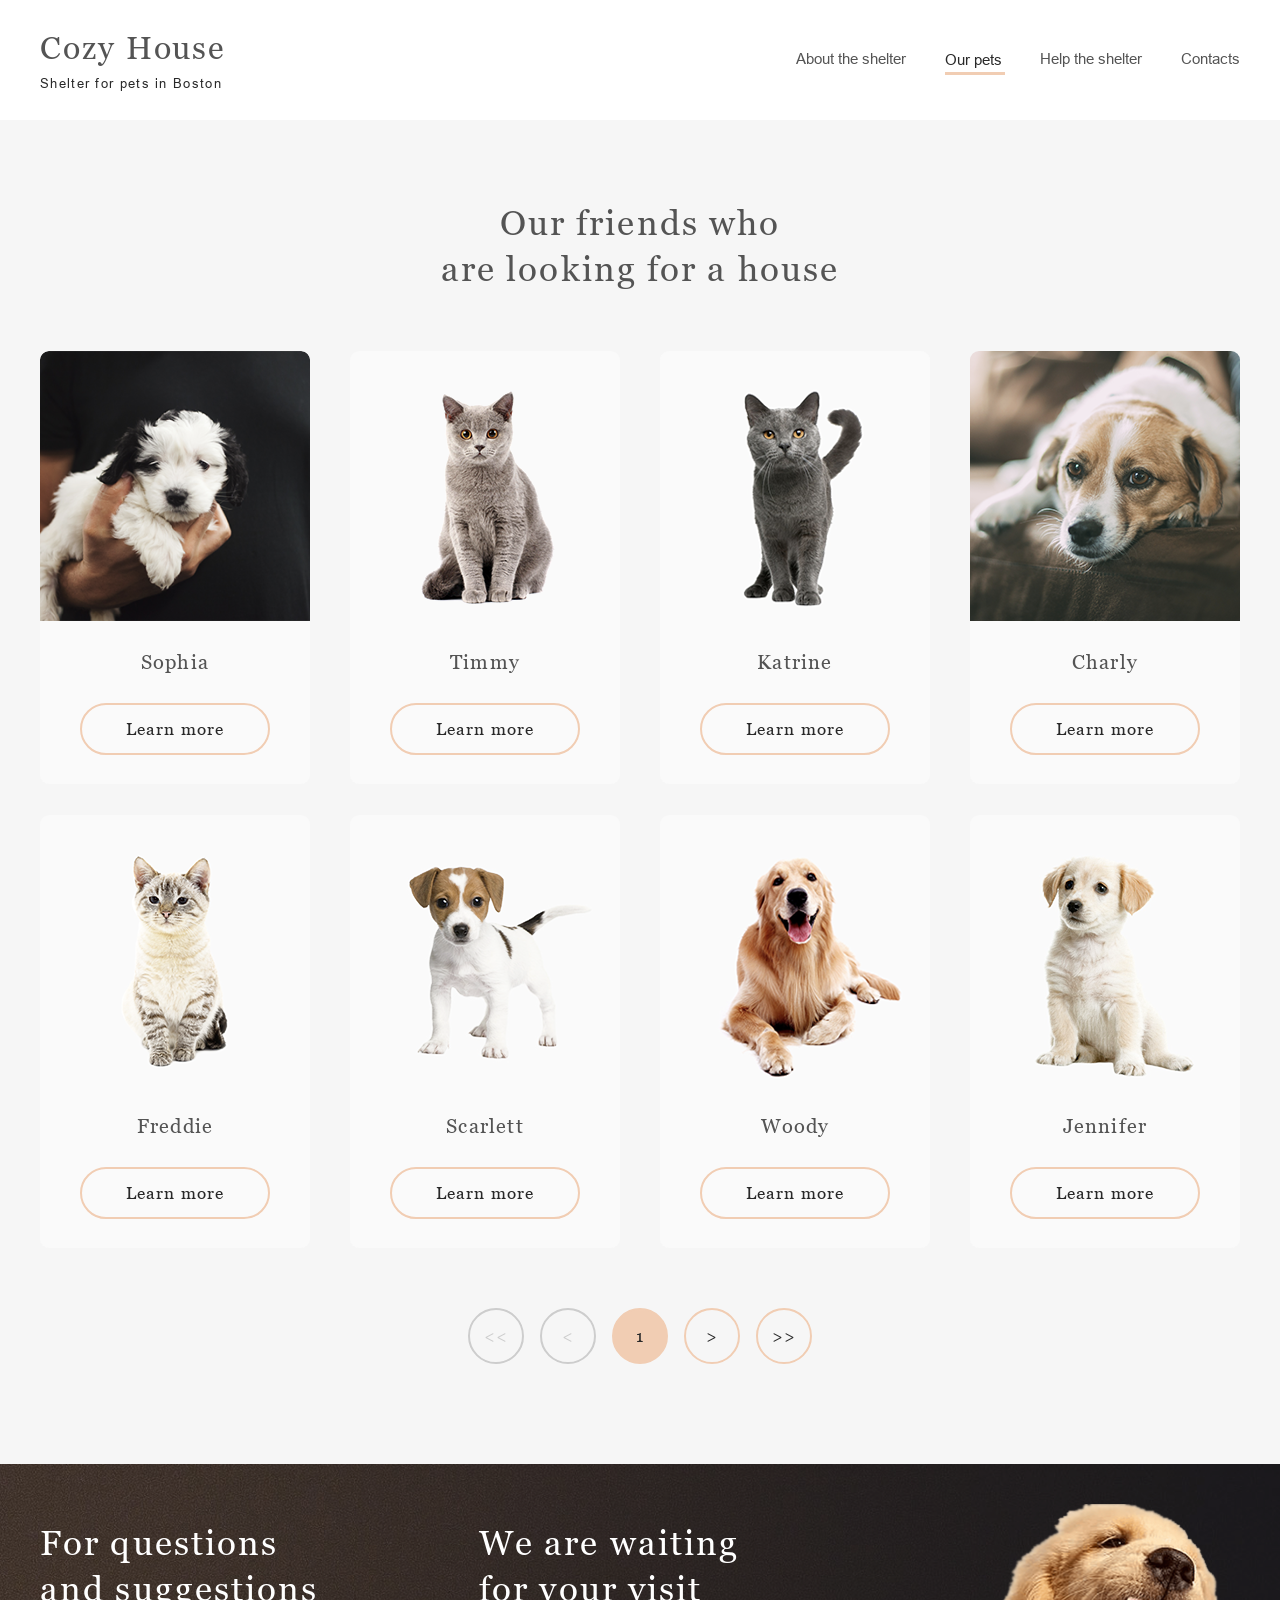
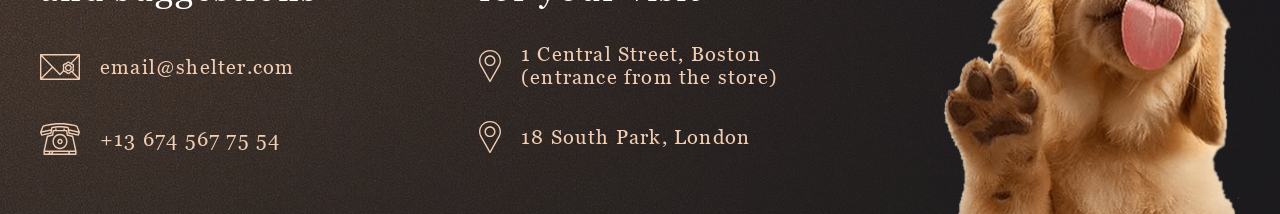
==== commit 9e46d2ab: "feat: add pagination, change code for slider" ====
--- a/shelter/pages/pets/index.html
+++ b/shelter/pages/pets/index.html
@@ -52,112 +52,23 @@
                     are looking for a house
                 </h2>
                 <div class="cards-items friends__cards-items-padding">
-                    <div class="cards-items__item-element katrine">
-                        <img src="../../assets/images/pets-katrine.png" class="cards-items__animals" alt="katrine">
-                        <div class="cards-items__background">
-                            <p class="cards-items__pets-name">Katrine</p>
-                            <div class="cards-items__btn-padding">
-                                <button class="main-button main-button_lern-more">
-                                    Learn more
-                                </button>
-                            </div>
-                        </div>
-                    </div>
-                    <div class="cards-items__item-element jennifer">
-                        <img src="../../assets/images/jennifer.png" class="cards-items__animals" alt="jennifer">
-                        <div class="cards-items__background">
-                            <p class="cards-items__pets-name">Jennifer</p>
-                            <div class="cards-items__btn-padding">
-                                <button class="main-button main-button_lern-more">
-                                    Learn more
-                                </button>
-                            </div>
-                        </div>
-                    </div>
-                    <div class="cards-items__item-element woody">
-                        <img src="../../assets/images/woody.png" class="cards-items__animals" alt="woody">
-                        <div class="cards-items__background">
-                            <p class="cards-items__pets-name">Woody</p>
-                            <div class="cards-items__btn-padding">
-                                <button class="main-button main-button_lern-more">
-                                    Learn more
-                                </button>
-                            </div>
-                        </div>
-                    </div>
-                    <div class="cards-items__item-element sophia">
-                        <img src="../../assets/images/sophia.png" class="cards-items__animals" alt="sophia">
-                        <div class="cards-items__background">
-                            <p class="cards-items__pets-name">Sophia</p>
-                            <div class="cards-items__btn-padding">
-                                <button class="main-button main-button_lern-more">
-                                    Learn more
-                                </button>
-                            </div>
-                        </div>
-                    </div>
-                    <div class="cards-items__item-element timmy">
-                        <img src="../../assets/images/timmy.png" class="cards-items__animals" alt="timmy">
-                        <div class="cards-items__background">
-                            <p class="cards-items__pets-name">Timmy</p>
-                            <div class="cards-items__btn-padding">
-                                <button class="main-button main-button_lern-more">
-                                    Learn more
-                                </button>
-                            </div>
-                        </div>
-                    </div>
-                    <div class="cards-items__item-element charly">
-                        <img src="../../assets/images/charly.png" class="cards-items__animals" alt="charly">
-                        <div class="cards-items__background">
-                            <p class="cards-items__pets-name">Charly</p>
-                            <div class="cards-items__btn-padding">
-                                <button class="main-button main-button_lern-more">
-                                    Learn more
-                                </button>
-                            </div>
-                        </div>
-                    </div>
-                    <div class="cards-items__item-element scarlett">
-                        <img src="../../assets/images/scarlett.png" class="cards-items__animals" alt="scarlett">
-                        <div class="cards-items__background">
-                            <p class="cards-items__pets-name">Scarlett</p>
-                            <div class="cards-items__btn-padding">
-                                <button class="main-button main-button_lern-more">
-                                    Learn more
-                                </button>
-                            </div>
-                        </div>
-                    </div>
-                    <div class="cards-items__item-element freddie">
-                        <img src="../../assets/images/freddie.png" class="cards-items__animals" alt="freddie">
-                        <div class="cards-items__background">
-                            <p class="cards-items__pets-name">Freddie</p>
-                            <div class="cards-items__btn-padding">
-                                <button class="main-button main-button_lern-more">
-                                    Learn more
-                                </button>
-                            </div>
-                        </div>
-                    </div>
+
                 </div>
                 <div class="pagination">
-                    <div class="main-button main-button_get-rest main-button_disabled-left"
-                        onclick="location.href='../pets/index.html';">
+                    <div class="main-button main-button_get-rest main-button_disabled-left" id="first-page">
                         &lt;&lt;
                     </div>
-                    <div class="main-button main-button_get-rest main-button_disabled-left"
-                        onclick="location.href='../pets/index.html';">
+                    <div class="main-button main-button_get-rest main-button_disabled-left" id="prev-page">
                         &lt;
                     </div>
                     <div class="main-button main-button_get-rest main-button_disabled"
-                        onclick="location.href='../pets/index.html';">
+                        onclick="location.href='../pets/index.html';" id="button-counter">
                         1
                     </div>
-                    <div class="main-button main-button_get-rest" onclick="location.href='../pets/index.html';">
+                    <div class="main-button main-button_get-rest" id="next-page">
                         &gt;
                     </div>
-                    <div class="main-button main-button_get-rest" onclick="location.href='../pets/index.html';">
+                    <div class=" main-button main-button_get-rest" id="last-page">
                         &gt;&gt;
                     </div>
                 </div>
--- a/shelter/pages/pets/style.css
+++ b/shelter/pages/pets/style.css
@@ -273,36 +273,6 @@
 @media (max-width: 767px) {
   .section-titles_footer-txt-color {
     width: 97%;
-  }
-}
-
-@media (max-width: 992px) {
-  .scarlett {
-    display: none;
-  }
-}
-
-@media (max-width: 992px) {
-  .freddie {
-    display: none;
-  }
-}
-
-@media (max-width: 767px) {
-  .sophia {
-    display: none;
-  }
-}
-
-@media (max-width: 767px) {
-  .timmy {
-    display: none;
-  }
-}
-
-@media (max-width: 767px) {
-  .charly {
-    display: none;
   }
 }
 
@@ -691,10 +661,12 @@
   background-color: rgba(41, 41, 41, 0.6);
   opacity: 0;
   visibility: hidden;
+  transition: 0.5s;
 }
 .popup-wrap__active {
   opacity: 1;
   visibility: visible;
+  transition: 0.5s;
 }
 
 @media (min-width: 0px) {
@@ -706,11 +678,13 @@
     left: 0;
     opacity: 0;
     visibility: hidden;
+    transition: 0.5s;
   }
 }
 .popup__active {
   opacity: 1;
   visibility: visible;
+  transition: 0.5s;
 }
 @media (min-width: 0px) {
   .popup__wrap {
